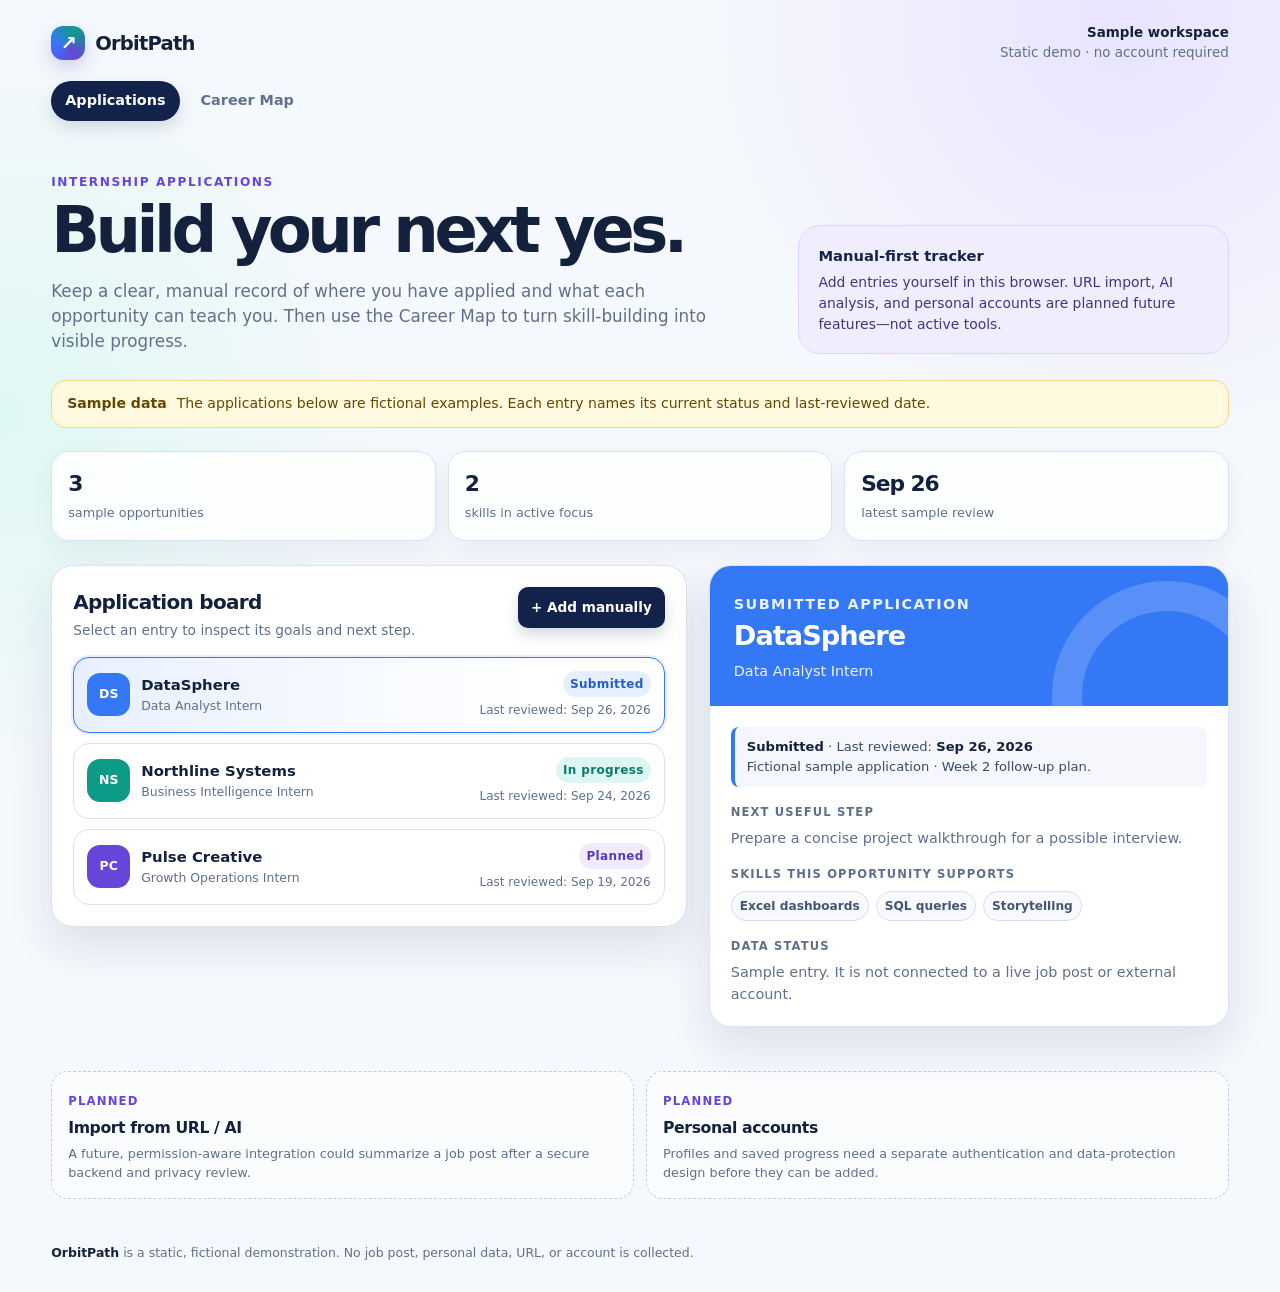
==== applications.html @ a537695d "Make Career Map the board-game home page" ====
<!doctype html>
<html lang="en">
<head>
  <meta charset="utf-8">
  <meta name="viewport" content="width=device-width, initial-scale=1">
  <meta name="description" content="A colorful, manual internship application tracker with career planning tools.">
  <title>OrbitPath · Applications</title>
  <link rel="stylesheet" href="app.css">
</head>
<body>
  <a class="skip-link" href="#applications">Skip to application tracker</a>
  <header class="app-header shell">
    <div class="topline">
      <a class="brand" href="index.html" aria-label="OrbitPath Career Map home"><span class="brand-mark" aria-hidden="true">↗</span>OrbitPath</a>
      <div class="workspace"><strong>Sample workspace</strong><br>Static demo · no account required</div>
    </div>
    <nav class="main-nav" aria-label="Primary navigation">
      <a href="applications.html" aria-current="page">Applications</a>
      <a href="index.html">Career Map</a>
    </nav>
  </header>

  <main class="shell">
    <section class="hero" aria-labelledby="page-title">
      <div>
        <p class="eyebrow">Internship applications</p>
        <h1 id="page-title">Build your next yes.</h1>
        <p class="lede">Keep a clear, manual record of where you have applied and what each opportunity can teach you. Then use the Career Map to turn skill-building into visible progress.</p>
      </div>
      <aside class="hero-note" aria-label="Tracker status">
        <strong>Manual-first tracker</strong>
        <p>Add entries yourself in this browser. URL import, AI analysis, and personal accounts are planned future features—not active tools.</p>
      </aside>
    </section>

    <aside class="notice" aria-label="Sample data notice"><strong>Sample data</strong><span>The applications below are fictional examples. Each entry names its current status and last-reviewed date.</span></aside>

    <section class="metrics" aria-label="Sample application summary">
      <article class="metric"><strong id="activeCount">3</strong><span>sample opportunities</span></article>
      <article class="metric"><strong>2</strong><span>skills in active focus</span></article>
      <article class="metric"><strong>Sep 26</strong><span>latest sample review</span></article>
    </section>

    <section class="layout" id="applications" aria-label="Application tracker">
      <section class="panel panel-pad" aria-labelledby="applications-title">
        <div class="panel-head">
          <div><h2 id="applications-title">Application board</h2><p class="subtext">Select an entry to inspect its goals and next step.</p></div>
          <button class="button" id="showForm" type="button" aria-expanded="false" aria-controls="entryForm">+ Add manually</button>
        </div>
        <div class="app-list" id="applicationList" aria-live="polite"></div>

        <form class="entry-form" id="entryForm" novalidate>
          <div class="form-grid">
            <label class="field">Organization <input id="company" name="company" required placeholder="e.g., Northline Studio"></label>
            <label class="field">Role <input id="role" name="role" required placeholder="e.g., Product Intern"></label>
            <label class="field">Status
              <select id="status" name="status"><option>Planned</option><option>In progress</option><option>Submitted</option><option>Completed</option></select>
            </label>
            <label class="field">Last reviewed <input id="reviewed" name="reviewed" type="date" required></label>
          </div>
          <div class="form-actions"><button class="button" type="submit">Add to this view</button><button class="button secondary" id="cancelForm" type="button">Cancel</button></div>
          <p class="form-hint">This temporary manual entry stays only in this browser view and resets on refresh.</p>
        </form>
      </section>

      <aside class="panel detail" id="applicationDetail" aria-live="polite"></aside>
    </section>

    <section class="future-strip" aria-label="Planned future features">
      <article class="future"><span>Planned</span><h3>Import from URL / AI</h3><p>A future, permission-aware integration could summarize a job post after a secure backend and privacy review.</p></article>
      <article class="future"><span>Planned</span><h3>Personal accounts</h3><p>Profiles and saved progress need a separate authentication and data-protection design before they can be added.</p></article>
    </section>
  </main>
  <footer class="site-footer shell"><b>OrbitPath</b> is a static, fictional demonstration. No job post, personal data, URL, or account is collected.</footer>
  <script src="applications.js"></script>
</body>
</html>
---- app.css ----
:root {
  --ink: #14213d;
  --muted: #61708a;
  --line: #dbe3f0;
  --canvas: #f5f8fc;
  --paper: #ffffff;
  --navy: #12224a;
  --purple: #6646d8;
  --violet: #9c7cff;
  --teal: #0d9b88;
  --sun: #f7b940;
  --coral: #ef6b63;
  --blue: #3478f6;
  --shadow: 0 18px 44px rgba(34, 58, 103, .12);
  --radius: 22px;
}

* { box-sizing: border-box; }
html { scroll-behavior: smooth; }
body {
  margin: 0;
  color: var(--ink);
  background:
    radial-gradient(circle at 88% 2%, #e9e4ff 0, transparent 27rem),
    radial-gradient(circle at 0 32%, #dff8f3 0, transparent 24rem),
    var(--canvas);
  font: 16px/1.5 Inter, ui-sans-serif, system-ui, -apple-system, BlinkMacSystemFont, "Segoe UI", sans-serif;
}

button, input, select { font: inherit; }
button { cursor: pointer; }
button:focus-visible, a:focus-visible, input:focus-visible, select:focus-visible {
  outline: 3px solid var(--blue);
  outline-offset: 3px;
}
a { color: inherit; text-underline-offset: 3px; }

.skip-link {
  position: fixed; left: 16px; top: -80px; z-index: 10;
  background: var(--navy); color: white; padding: 9px 12px; border-radius: 8px;
}
.skip-link:focus { top: 16px; }

.shell { width: min(1180px, 92vw); margin: 0 auto; }
.app-header { padding: 23px 0 16px; }
.topline { display: flex; align-items: center; justify-content: space-between; gap: 20px; }
.brand { display: inline-flex; align-items: center; gap: 10px; text-decoration: none; font-weight: 900; letter-spacing: -.04em; font-size: 1.22rem; }
.brand-mark {
  display: grid; place-items: center; width: 34px; height: 34px; border-radius: 12px;
  color: white; background: conic-gradient(from 150deg, var(--purple), var(--blue), var(--teal), var(--purple));
  box-shadow: 0 7px 17px #6646d83a;
}
.workspace { color: var(--muted); font-size: .84rem; text-align: right; }
.workspace strong { color: var(--ink); }
.main-nav { display: flex; gap: 7px; margin-top: 18px; }
.main-nav a {
  border: 1px solid transparent; border-radius: 999px; padding: 8px 13px;
  color: var(--muted); font-weight: 750; text-decoration: none; font-size: .9rem;
}
.main-nav a[aria-current="page"] { color: white; background: var(--navy); box-shadow: 0 7px 15px #12224a22; }
.main-nav a:not([aria-current="page"]):hover { background: #e9eff8; color: var(--ink); }

.hero { display: grid; grid-template-columns: minmax(0, 1.25fr) minmax(280px, .75fr); gap: 30px; align-items: end; padding: 36px 0 26px; }
.eyebrow { margin: 0 0 8px; color: var(--purple); font-size: .76rem; font-weight: 900; letter-spacing: .13em; text-transform: uppercase; }
h1 { margin: 0; max-width: 750px; font-size: clamp(2.25rem, 5vw, 4.7rem); line-height: .98; letter-spacing: -.07em; }
.lede { max-width: 680px; margin: 17px 0 0; color: var(--muted); font-size: 1.05rem; }
.hero-note { padding: 19px; border-radius: var(--radius); border: 1px solid #dcd4ff; background: #f0edff; color: #40347e; }
.hero-note strong { display: block; color: var(--navy); font-size: .92rem; }
.hero-note p { margin: 5px 0 0; font-size: .87rem; }

.notice { display: flex; align-items: flex-start; gap: 10px; margin: 0 0 23px; padding: 12px 15px; border: 1px solid #f3d885; border-radius: 15px; background: #fff9df; color: #624800; font-size: .88rem; }
.notice strong { white-space: nowrap; }

.metrics { display: grid; grid-template-columns: repeat(3, 1fr); gap: 12px; margin: 0 0 24px; }
.metric { padding: 16px; border: 1px solid var(--line); border-radius: 18px; background: rgba(255,255,255,.84); box-shadow: 0 8px 22px rgba(31,55,94,.06); }
.metric strong { display: block; font-size: 1.36rem; letter-spacing: -.05em; }
.metric span { color: var(--muted); font-size: .8rem; }

.layout { display: grid; grid-template-columns: minmax(0, 1.1fr) minmax(330px, .9fr); gap: 22px; align-items: start; padding-bottom: 44px; }
.panel { background: var(--paper); border: 1px solid var(--line); border-radius: var(--radius); box-shadow: var(--shadow); }
.panel-pad { padding: 21px; }
.panel-head { display: flex; align-items: flex-start; justify-content: space-between; gap: 15px; margin-bottom: 16px; }
h2 { margin: 0; font-size: 1.25rem; letter-spacing: -.035em; }
.subtext { margin: 3px 0 0; color: var(--muted); font-size: .86rem; }
.button { border: 0; border-radius: 10px; padding: 10px 13px; color: white; background: var(--navy); font-weight: 800; font-size: .85rem; box-shadow: 0 7px 14px #12224a2b; }
.button:hover { background: #0a1836; }
.button.secondary { color: var(--ink); background: #edf1f8; box-shadow: none; }
.button.secondary:hover { background: #e0e7f1; }

.app-list { display: grid; gap: 10px; }
.app-card {
  width: 100%; display: grid; grid-template-columns: 43px 1fr auto; gap: 11px; align-items: center;
  padding: 13px; text-align: left; border: 1px solid var(--line); border-radius: 16px; background: white; color: var(--ink);
}
.app-card:hover { border-color: #b8c7e4; transform: translateY(-1px); }
.app-card[aria-pressed="true"] { border-color: var(--accent); background: linear-gradient(90deg, var(--soft), #fff 78%); box-shadow: 0 0 0 2px var(--soft); }
.company-mark { display: grid; place-items: center; width: 43px; height: 43px; border-radius: 13px; color: white; background: var(--accent); font-weight: 900; font-size: .78rem; }
.app-title { min-width: 0; }
.app-title strong { display: block; overflow: hidden; text-overflow: ellipsis; white-space: nowrap; font-size: .93rem; }
.app-title span { display: block; overflow: hidden; color: var(--muted); text-overflow: ellipsis; white-space: nowrap; font-size: .78rem; }
.app-meta { text-align: right; }
.reviewed { display: block; margin-top: 4px; color: var(--muted); font-size: .75rem; }
.status { display: inline-block; border-radius: 999px; padding: 4px 7px; color: var(--status-ink); background: var(--status-bg); font-size: .75rem; font-weight: 900; letter-spacing: .03em; }
.status.planned { --status-bg: #f0ebff; --status-ink: #5a39bd; }
.status.progress { --status-bg: #def6f2; --status-ink: #087c6e; }
.status.submitted { --status-bg: #e5efff; --status-ink: #225ec7; }
.status.completed { --status-bg: #fff1cd; --status-ink: #9a6500; }

.entry-form { display: none; margin-top: 15px; padding-top: 16px; border-top: 1px dashed var(--line); }
.entry-form.open { display: block; }
.form-grid { display: grid; grid-template-columns: 1fr 1fr; gap: 11px; }
.field { display: grid; gap: 5px; color: var(--muted); font-size: .76rem; font-weight: 800; }
.field input, .field select { min-width: 0; border: 1px solid #cbd6e7; border-radius: 9px; padding: 9px 10px; color: var(--ink); background: white; }
.form-actions { display: flex; gap: 9px; align-items: center; margin-top: 12px; }
.form-hint { margin: 0; color: var(--muted); font-size: .75rem; }

.detail { overflow: hidden; position: sticky; top: 12px; }
.detail-top { position: relative; padding: 24px; color: white; background: var(--accent, var(--purple)); overflow: hidden; }
.detail-top::after { content: ""; position: absolute; width: 170px; height: 170px; right: -54px; bottom: -105px; border: 30px solid rgba(255,255,255,.18); border-radius: 50%; }
.detail-kicker { position: relative; z-index: 1; margin: 0 0 5px; font-size: .76rem; font-weight: 900; letter-spacing: .1em; text-transform: uppercase; opacity: .82; }
.detail-top h2 { position: relative; z-index: 1; margin: 0; font-size: 1.7rem; }
.detail-top p { position: relative; z-index: 1; margin: 4px 0 0; opacity: .9; font-size: .9rem; }
.detail-body { padding: 21px; }
.rule-line { margin: 0 0 16px; padding: 10px 12px; border-left: 4px solid var(--accent, var(--purple)); border-radius: 8px; background: #f5f7fc; color: #3b4a67; font-size: .82rem; }
.rule-line b { color: var(--ink); }
.detail-label { margin: 17px 0 7px; color: var(--muted); font-size: .72rem; letter-spacing: .1em; text-transform: uppercase; font-weight: 900; }
.chip-row { display: flex; flex-wrap: wrap; gap: 7px; }
.chip { border: 1px solid #d6deed; border-radius: 999px; padding: 5px 8px; color: #435572; background: #f8faff; font-size: .76rem; font-weight: 750; }
.detail-copy { margin: 0; color: var(--muted); font-size: .9rem; }

.future-strip { display: grid; grid-template-columns: 1fr 1fr; gap: 12px; margin: 0 0 45px; }
.future { padding: 16px; border: 1px dashed #bfcbea; border-radius: 17px; background: rgba(255,255,255,.6); }
.future span { color: var(--purple); font-size: .73rem; font-weight: 900; letter-spacing: .1em; text-transform: uppercase; }
.future h3 { margin: 4px 0; font-size: .98rem; letter-spacing: -.025em; }
.future p { margin: 0; color: var(--muted); font-size: .8rem; }

.map-shell { display: grid; grid-template-columns: minmax(0, 1.2fr) minmax(300px, .8fr); gap: 22px; align-items: start; padding-bottom: 44px; }
.map-board { position: relative; min-height: 590px; padding: 33px 28px 26px; overflow: hidden; }
.map-board::before { content: ""; position: absolute; inset: 0; opacity: .38; background-image: radial-gradient(#cfd8eb 1px, transparent 1px); background-size: 16px 16px; pointer-events: none; }
.map-header, .path { position: relative; z-index: 1; }
.map-header { display: flex; justify-content: space-between; gap: 18px; align-items: flex-start; }
.map-header p { margin: 4px 0 0; color: var(--muted); font-size: .85rem; }
.map-progress { color: var(--purple); font-size: .82rem; font-weight: 900; white-space: nowrap; }
.path { margin-top: 31px; display: grid; grid-template-columns: 1fr 1fr; gap: 17px 44px; }
.milestone { position: relative; min-height: 130px; padding: 16px; text-align: left; border: 1px solid var(--line); border-radius: 18px; color: var(--ink); background: white; box-shadow: 0 7px 17px rgba(43,67,112,.07); }
.milestone::after { content: ""; position: absolute; top: 50%; left: calc(100% + 1px); width: 43px; height: 2px; background: #cbd6e7; }
.milestone:nth-child(2n)::after { display: none; }
.milestone:nth-child(3)::before, .milestone:nth-child(5)::before { content: ""; position: absolute; left: 50%; bottom: calc(100% + 1px); width: 2px; height: 17px; background: #cbd6e7; }
.milestone:hover { transform: translateY(-2px); }
.milestone[aria-pressed="true"] { border-color: var(--node); box-shadow: 0 0 0 3px var(--node-soft), 0 8px 19px rgba(43,67,112,.08); }
.node-top { display: flex; justify-content: space-between; gap: 6px; align-items: center; }
.node-icon { display: grid; place-items: center; width: 31px; height: 31px; border-radius: 10px; color: white; background: var(--node); font-size: .9rem; }
.milestone strong { display: block; margin-top: 10px; font-size: .9rem; }
.milestone small { display: block; margin-top: 3px; color: var(--muted); font-size: .72rem; }
.milestone .reviewed { margin-top: 8px; }

.map-detail { position: sticky; top: 12px; }
.map-detail .detail-top { min-height: 185px; }
.progress-wrap { margin: 12px 0 0; }
.progress-info { display: flex; justify-content: space-between; gap: 12px; color: var(--muted); font-size: .79rem; }
.progress-info b { color: var(--ink); }
.bar { height: 9px; margin-top: 6px; overflow: hidden; border-radius: 99px; background: #e7ecf5; }
.bar span { display: block; height: 100%; border-radius: inherit; background: var(--bar, var(--purple)); }
.skills { display: grid; gap: 10px; margin-top: 22px; }
.skill { padding: 13px; border: 1px solid var(--line); border-radius: 15px; background: #fff; }
.skill-top { display: flex; align-items: center; justify-content: space-between; gap: 10px; }
.skill strong { font-size: .91rem; }
.skill small { display: block; margin-top: 5px; color: var(--muted); font-size: .74rem; }
.achievement-grid { display: grid; grid-template-columns: 1fr 1fr; gap: 10px; margin-top: 17px; }
.achievement { padding: 12px; border: 1px solid #ecd99d; border-radius: 15px; background: linear-gradient(135deg, #fffdf3, #fff6d7); }
.achievement .badge { display: grid; place-items: center; width: 30px; height: 30px; border-radius: 10px; color: #755100; background: var(--sun); font-size: .9rem; }
.achievement strong { display: block; margin-top: 8px; font-size: .82rem; }
.achievement small { display: block; margin-top: 3px; color: #826b32; font-size: .68rem; }

.site-footer { padding: 0 0 29px; color: var(--muted); font-size: .78rem; }
.site-footer b { color: var(--ink); }

@media (max-width: 860px) {
  .hero, .layout, .map-shell { grid-template-columns: 1fr; }
  .detail, .map-detail { position: static; }
  .hero { padding-top: 25px; }
  .hero-note { max-width: 520px; }
  .map-board { min-height: auto; }
}
@media (max-width: 580px) {
  .shell { width: min(94vw, 1180px); }
  .workspace { display: none; }
  .app-header { padding-top: 16px; }
  .metrics, .future-strip { grid-template-columns: 1fr; }
  .form-grid { grid-template-columns: 1fr; }
  .panel-pad, .detail-body { padding: 16px; }
  .detail-top { padding: 20px 16px; }
  .map-board { padding: 23px 16px; }
  .path { grid-template-columns: 1fr; gap: 12px; }
  .milestone::after, .milestone:nth-child(3)::before, .milestone:nth-child(5)::before { display: none; }
  .map-header { display: block; }
  .map-progress { display: block; margin-top: 8px; }
  .panel-head { display: block; }
  .panel-head .button { margin-top: 12px; }
  .app-card { grid-template-columns: 39px 1fr; }
  .app-meta { grid-column: 2; text-align: left; }
}
@media (prefers-reduced-motion: reduce) {
  *, *::before, *::after { scroll-behavior: auto !important; transition: none !important; animation: none !important; }
}

/* Board-game career map */
.map-intro {
  display: grid;
  grid-template-columns: minmax(0, 1.25fr) minmax(260px, .75fr);
  gap: 26px;
  align-items: end;
  padding: 29px 0 20px;
}
.map-intro h1 { margin: 0; max-width: 760px; font-size: clamp(2.15rem, 4.6vw, 4rem); line-height: .99; letter-spacing: -.065em; }
.map-intro p:not(.eyebrow) { max-width: 720px; margin: 10px 0 0; color: var(--muted); font-size: 1rem; }
.goal-card { padding: 18px; border: 1px solid #d7ccff; border-radius: 18px; background: linear-gradient(135deg, #f4f0ff, #edf4ff); }
.goal-card span { display: block; color: #6248c8; font-size: .78rem; font-weight: 900; letter-spacing: .09em; text-transform: uppercase; }
.goal-card strong { display: block; margin-top: 5px; color: var(--navy); font-size: 1.08rem; letter-spacing: -.025em; }
.goal-card p { margin: 5px 0 0; color: #5f6680; font-size: .8rem; }

.game-board { padding: 25px; overflow: hidden; }
.board-key { position: relative; z-index: 1; display: flex; flex-wrap: wrap; gap: 8px 16px; margin-top: 14px; color: var(--muted); font-size: .76rem; font-weight: 750; }
.board-key span { display: inline-flex; align-items: center; gap: 6px; }
.board-key i { width: 9px; height: 9px; border-radius: 50%; }
.key-high { background: var(--sun); box-shadow: 0 0 0 4px #fff3d2; }
.key-build { background: #b03b99; box-shadow: 0 0 0 4px #ffeaf8; }
.game-surface {
  position: relative;
  isolation: isolate;
  min-height: 660px;
  margin-top: 16px;
  overflow: hidden;
  border: 1px solid #e0e7f2;
  border-radius: 22px;
  background: linear-gradient(135deg, #fbfdff 0%, #f6f3ff 52%, #eef9f7 100%);
}
.game-surface::before {
  content: "";
  position: absolute;
  inset: 0;
  z-index: 0;
  opacity: .45;
  background-image: radial-gradient(#c6d2e5 1px, transparent 1px), linear-gradient(120deg, transparent 48%, rgba(255,255,255,.72) 48% 52%, transparent 52%);
  background-size: 16px 16px, 54px 54px;
  pointer-events: none;
}
.board-track { position: absolute; inset: 0; z-index: 1; width: 100%; height: 100%; pointer-events: none; }
.track-shadow { fill: none; stroke: #e0e7f2; stroke-width: 31; stroke-linecap: round; }
.track-line { fill: none; stroke: #6b53dc; stroke-width: 8; stroke-linecap: round; stroke-dasharray: 2 17; }
.board-corner {
  position: absolute;
  z-index: 3;
  display: grid;
  padding: 8px 10px;
  border: 1px solid #d8e0f0;
  border-radius: 12px;
  background: rgba(255,255,255,.9);
  box-shadow: 0 7px 16px rgba(34,58,103,.1);
  font-size: .7rem;
  line-height: 1.15;
}
.board-corner b { color: var(--navy); font-size: .77rem; }
.board-corner span { margin-top: 2px; color: var(--muted); }
.board-start { left: 2.5%; bottom: 2.5%; border-color: #d7ccff; }
.board-finish { top: 2.5%; right: 2.5%; border-color: #b9c8f5; }
.board-stops { position: absolute; inset: 0; z-index: 4; }
.board-stop {
  position: absolute;
  left: calc(var(--x) * 1%);
  top: calc(var(--y) * 1%);
  width: clamp(104px, 11vw, 112px);
  min-height: 105px;
  padding: 9px 9px;
  transform: translate(-50%, -50%);
  border: 2px solid rgba(151,166,196,.45);
  border-radius: 17px;
  color: var(--ink);
  background: rgba(255,255,255,.96);
  box-shadow: 0 10px 20px rgba(43,67,112,.12);
  text-align: left;
  transition: transform .18s ease, box-shadow .18s ease, border-color .18s ease;
}
.board-stop:hover { transform: translate(-50%, -50%) translateY(-3px); border-color: var(--node); }
.board-stop[aria-pressed="true"] { border-color: var(--node); box-shadow: 0 0 0 4px var(--node-soft), 0 13px 24px rgba(43,67,112,.17); }
.stop-number {
  float: left;
  display: grid;
  width: 25px;
  height: 25px;
  margin-right: 5px;
  place-items: center;
  border-radius: 9px;
  color: white;
  background: var(--node);
  font-size: .82rem;
  font-weight: 900;
}
.stop-top { display: grid; min-height: 25px; grid-template-columns: 1fr auto; gap: 3px; align-items: start; }
.priority { color: var(--node); font-size: .56rem; font-weight: 900; letter-spacing: .04em; line-height: 1.12; text-transform: uppercase; }
.board-stop .status { padding: 3px 4px; font-size: .54rem; line-height: 1.1; white-space: nowrap; }
.board-stop strong { display: block; clear: both; margin-top: 7px; font-size: .72rem; line-height: 1.13; letter-spacing: -.015em; }
.board-stop .reviewed { margin-top: 6px; font-size: .58rem; line-height: 1.12; }
.map-detail .detail-top { min-height: 185px; }

@media (max-width: 1100px) {
  .map-intro, .map-shell { grid-template-columns: 1fr; }
  .map-detail { position: static; }
}
@media (max-width: 860px) {
  .map-intro { padding-top: 25px; }
  .goal-card { max-width: 520px; }
}
@media (max-width: 650px) {
  .game-board { padding: 19px 14px; }
  .game-surface { min-height: auto; padding: 12px; }
  .board-track, .board-corner { display: none; }
  .board-stops { position: static; display: grid; gap: 10px; }
  .board-stop { position: static; width: 100%; min-height: 0; transform: none; }
  .board-stop:hover { transform: translateY(-2px); }
  .board-stop strong { font-size: .92rem; }
  .board-stop .reviewed { font-size: .73rem; }
}
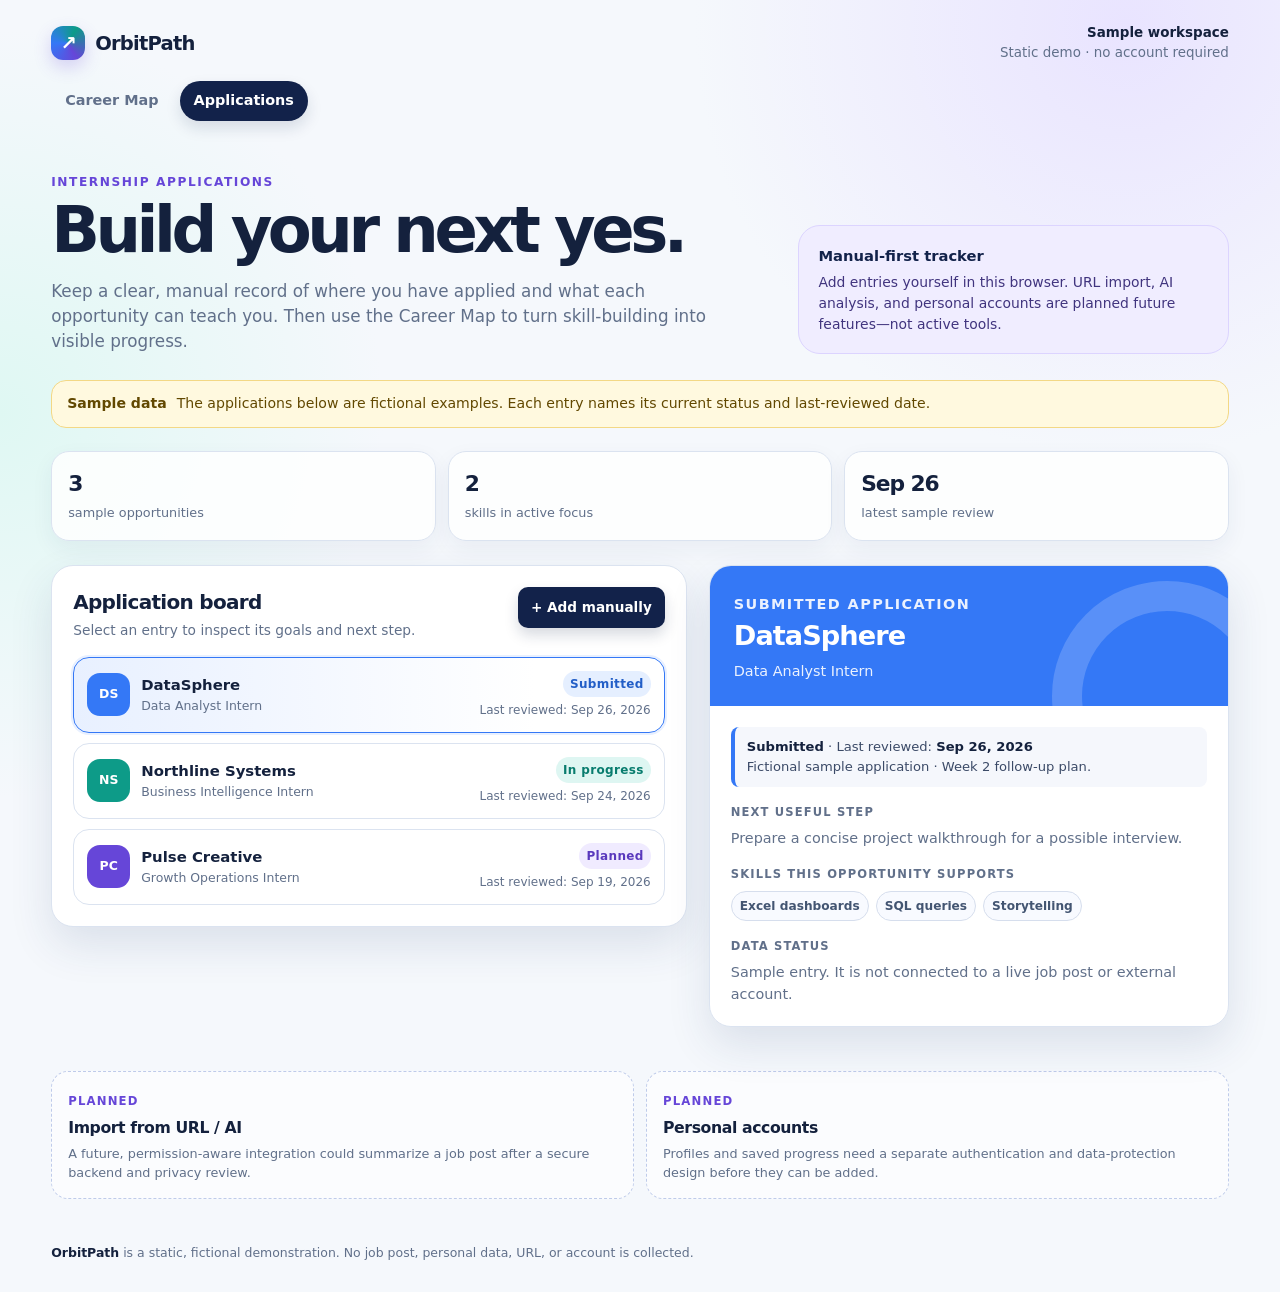
==== commit 87eedf4f: "Put Career Map first in navigation" ====
--- a/applications.html
+++ b/applications.html
@@ -15,8 +15,8 @@
       <div class="workspace"><strong>Sample workspace</strong><br>Static demo · no account required</div>
     </div>
     <nav class="main-nav" aria-label="Primary navigation">
+      <a href="index.html">Career Map</a>
       <a href="applications.html" aria-current="page">Applications</a>
-      <a href="index.html">Career Map</a>
     </nav>
   </header>
 
--- a/app.css
+++ b/app.css
@@ -321,4 +321,76 @@
   .board-stop strong { font-size: .92rem; }
   .board-stop .reviewed { font-size: .73rem; }
 }
+
+/* Career-map home view */
+.map-shell { grid-template-columns: minmax(0, 1fr); }
+.map-shell .map-detail { position: static; }
+.map-shell.all-view .game-board { border-color: #d7ccff; }
+.quest-heading { display: flex; align-items: flex-start; gap: 12px; }
+.all-view {
+  flex: 0 0 auto;
+  min-height: 38px;
+  padding: 8px 12px;
+  border: 1px solid #c9d4e8;
+  border-radius: 12px;
+  color: #435572;
+  background: #fff;
+  font-size: .82rem;
+  font-weight: 900;
+  white-space: nowrap;
+}
+.all-view:hover { border-color: var(--purple); color: var(--purple); background: #f6f3ff; }
+.all-view[aria-pressed="true"] { border-color: var(--purple); color: white; background: var(--purple); box-shadow: 0 7px 15px #6646d829; }
+.game-surface { min-height: 700px; }
+.board-stop {
+  width: clamp(132px, 12.8vw, 154px);
+  min-height: 146px;
+  padding: 11px;
+}
+.stop-number { width: 29px; height: 29px; margin-right: 6px; font-size: .85rem; }
+.stop-top { min-height: 29px; grid-template-columns: 1fr auto; gap: 5px; }
+.priority { font-size: .69rem; line-height: 1.16; }
+.board-stop .status { padding: 4px 5px; font-size: .7rem; line-height: 1.15; }
+.board-stop strong { margin-top: 9px; font-size: .84rem; line-height: 1.18; }
+.board-stop .reviewed { margin-top: 8px; font-size: .75rem; line-height: 1.2; }
+
+.overview-top { background: linear-gradient(135deg, #6646d8, #3478f6); }
+.overview-bar { margin-bottom: 15px; }
+.overview-counts { display: grid; grid-template-columns: repeat(3, 1fr); gap: 8px; margin: 15px 0 20px; }
+.overview-counts span { padding: 10px; border: 1px solid #d9e2f0; border-radius: 12px; color: var(--muted); background: #f8faff; font-size: .8rem; }
+.overview-counts b { display: block; color: var(--ink); font-size: 1.05rem; }
+.overview-grid { display: grid; grid-template-columns: repeat(auto-fit, minmax(145px, 1fr)); gap: 10px; }
+.overview-item {
+  display: grid;
+  gap: 6px;
+  min-height: 132px;
+  padding: 12px;
+  border: 1px solid var(--line);
+  border-radius: 15px;
+  color: var(--ink);
+  background: #fff;
+  text-align: left;
+}
+.overview-item:hover { border-color: #aebfe1; transform: translateY(-1px); }
+.overview-step { color: var(--purple); font-size: .75rem; font-weight: 900; letter-spacing: .07em; text-transform: uppercase; }
+.overview-item strong { font-size: .88rem; line-height: 1.2; }
+.overview-meta { display: flex; align-items: center; justify-content: space-between; gap: 7px; }
+.overview-meta b { color: var(--ink); font-size: .9rem; }
+.overview-item .reviewed { margin-top: 0; font-size: .75rem; }
+
+@media (max-width: 820px) {
+  .game-surface { min-height: auto; padding: 12px; }
+  .board-track, .board-corner { display: none; }
+  .board-stops { position: static; display: grid; gap: 10px; }
+  .board-stop { position: static; width: 100%; min-height: 0; transform: none; }
+  .board-stop:hover { transform: translateY(-2px); }
+  .board-stop strong { font-size: .95rem; }
+}
+@media (max-width: 580px) {
+  .quest-heading { display: grid; gap: 10px; }
+  .all-view { width: max-content; }
+  .map-header { gap: 10px; }
+  .overview-counts { grid-template-columns: 1fr; }
+  .overview-grid { grid-template-columns: 1fr; }
+}
 
